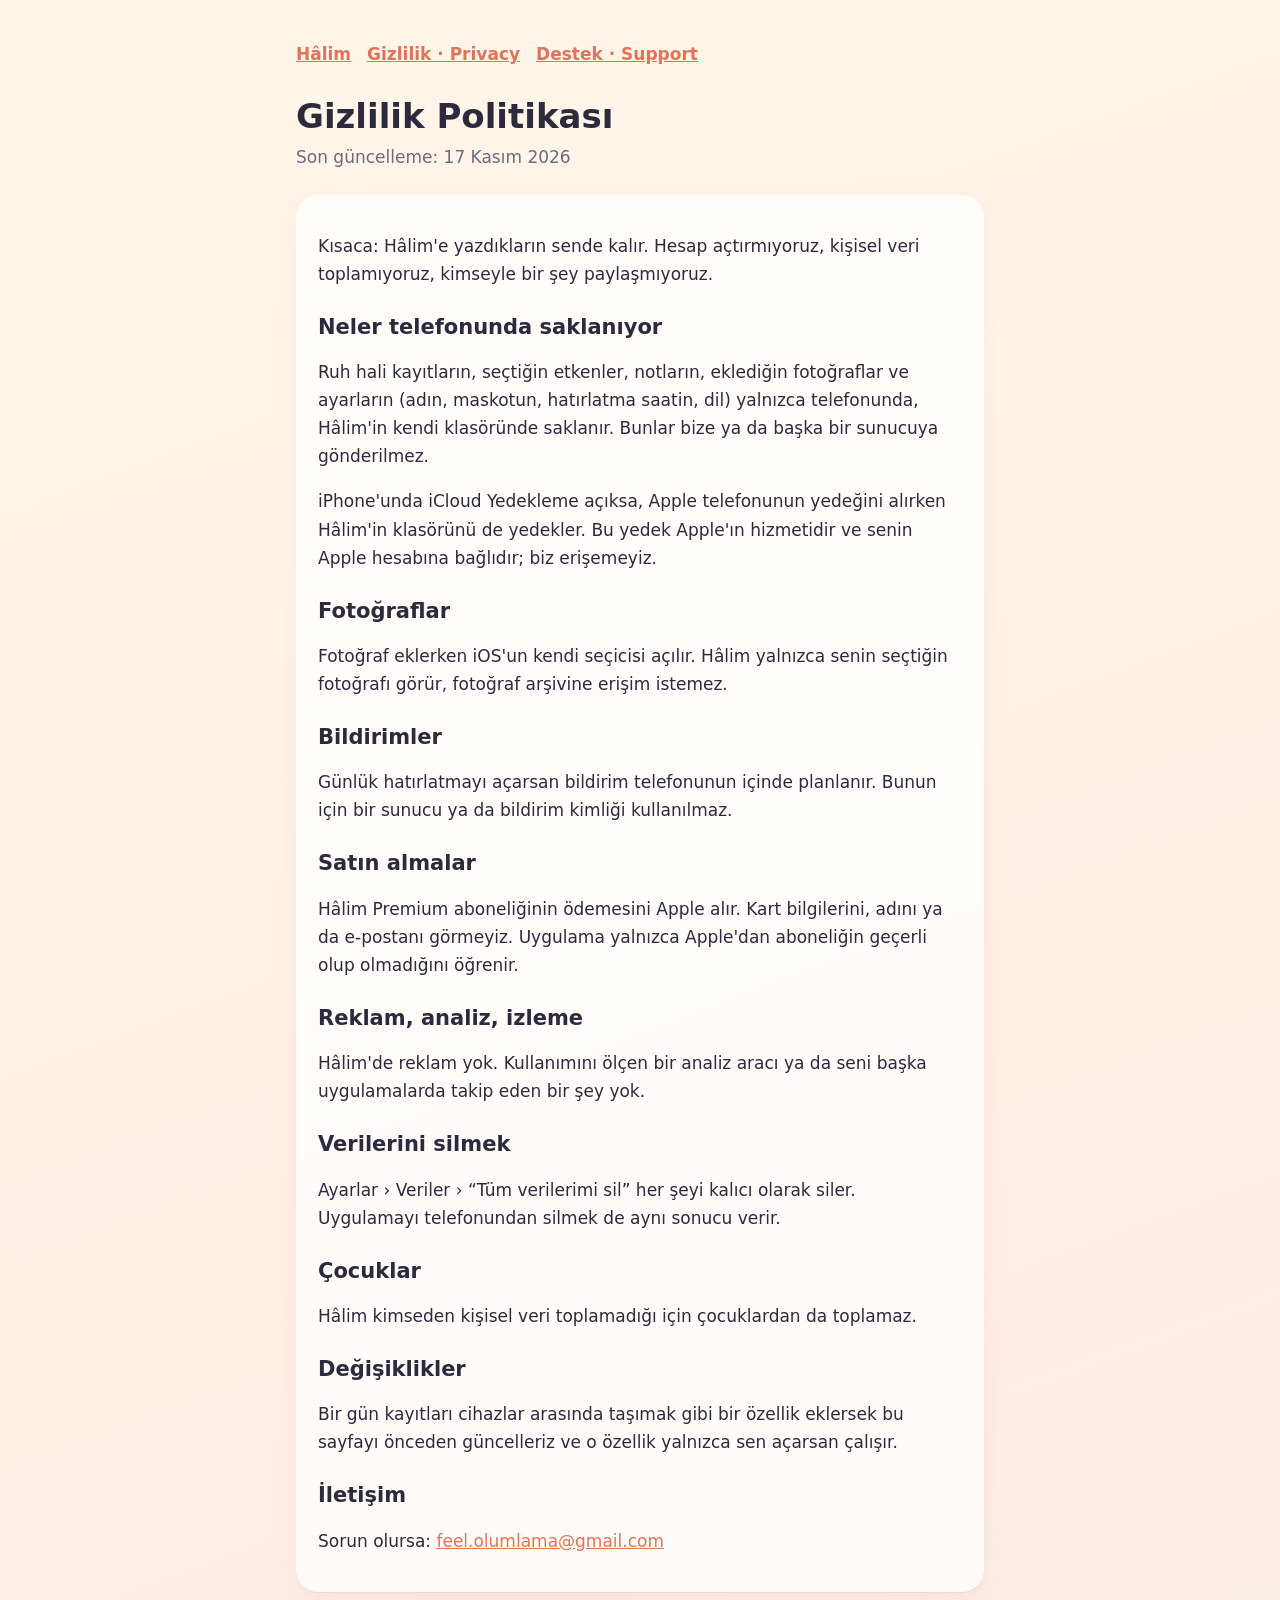
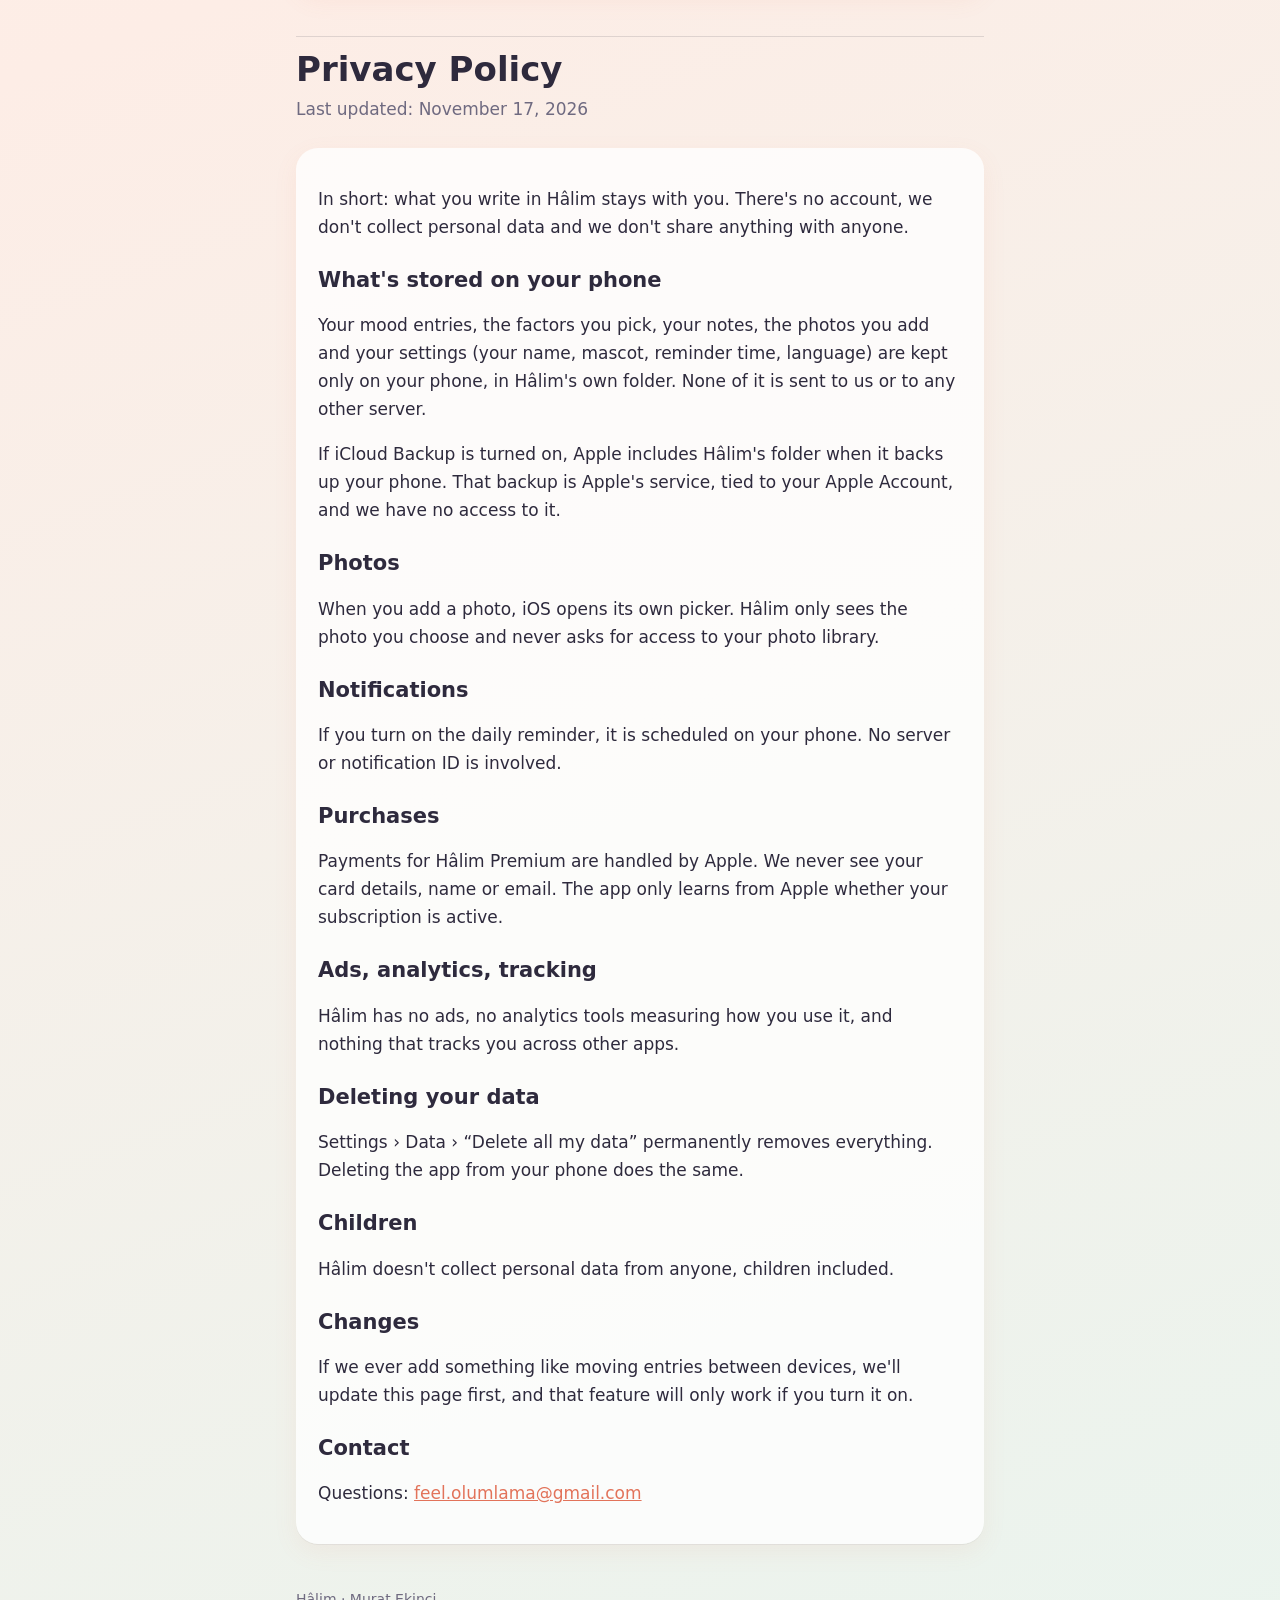
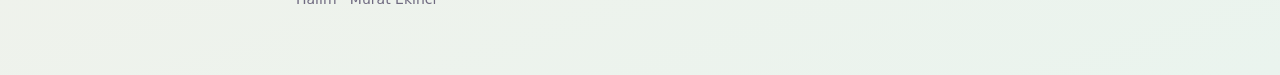
==== privacy.html @ a29f07d5 "Hâlim gizlilik ve destek sayfaları Co-Authored-By: Claude Opus 5.5 <noreply@anthropic.com>" ====
<!doctype html>
<html lang="tr"><head><meta charset="utf-8"><meta name="viewport" content="width=device-width,initial-scale=1">
<title>Hâlim · Gizlilik / Privacy</title><link rel="stylesheet" href="style.css"></head>
<body><main>
<nav><a href="index.html">Hâlim</a><a href="privacy.html">Gizlilik · Privacy</a><a href="support.html">Destek · Support</a></nav>

<h1>Gizlilik Politikası</h1>
<p class="sub">Son güncelleme: 17 Kasım 2026</p>

<div class="card">
<p>Kısaca: Hâlim'e yazdıkların sende kalır. Hesap açtırmıyoruz, kişisel veri toplamıyoruz, kimseyle bir şey paylaşmıyoruz.</p>

<h2>Neler telefonunda saklanıyor</h2>
<p>Ruh hali kayıtların, seçtiğin etkenler, notların, eklediğin fotoğraflar ve ayarların (adın, maskotun, hatırlatma saatin, dil) yalnızca telefonunda, Hâlim'in kendi klasöründe saklanır. Bunlar bize ya da başka bir sunucuya gönderilmez.</p>
<p>iPhone'unda iCloud Yedekleme açıksa, Apple telefonunun yedeğini alırken Hâlim'in klasörünü de yedekler. Bu yedek Apple'ın hizmetidir ve senin Apple hesabına bağlıdır; biz erişemeyiz.</p>

<h2>Fotoğraflar</h2>
<p>Fotoğraf eklerken iOS'un kendi seçicisi açılır. Hâlim yalnızca senin seçtiğin fotoğrafı görür, fotoğraf arşivine erişim istemez.</p>

<h2>Bildirimler</h2>
<p>Günlük hatırlatmayı açarsan bildirim telefonunun içinde planlanır. Bunun için bir sunucu ya da bildirim kimliği kullanılmaz.</p>

<h2>Satın almalar</h2>
<p>Hâlim Premium aboneliğinin ödemesini Apple alır. Kart bilgilerini, adını ya da e-postanı görmeyiz. Uygulama yalnızca Apple'dan aboneliğin geçerli olup olmadığını öğrenir.</p>

<h2>Reklam, analiz, izleme</h2>
<p>Hâlim'de reklam yok. Kullanımını ölçen bir analiz aracı ya da seni başka uygulamalarda takip eden bir şey yok.</p>

<h2>Verilerini silmek</h2>
<p>Ayarlar › Veriler › “Tüm verilerimi sil” her şeyi kalıcı olarak siler. Uygulamayı telefonundan silmek de aynı sonucu verir.</p>

<h2>Çocuklar</h2>
<p>Hâlim kimseden kişisel veri toplamadığı için çocuklardan da toplamaz.</p>

<h2>Değişiklikler</h2>
<p>Bir gün kayıtları cihazlar arasında taşımak gibi bir özellik eklersek bu sayfayı önceden güncelleriz ve o özellik yalnızca sen açarsan çalışır.</p>

<h2>İletişim</h2>
<p>Sorun olursa: <a href="mailto:feel.olumlama@gmail.com">feel.olumlama@gmail.com</a></p>
</div>

<div class="lang">
<h1>Privacy Policy</h1>
<p class="sub">Last updated: November 17, 2026</p>

<div class="card">
<p>In short: what you write in Hâlim stays with you. There's no account, we don't collect personal data and we don't share anything with anyone.</p>

<h2>What's stored on your phone</h2>
<p>Your mood entries, the factors you pick, your notes, the photos you add and your settings (your name, mascot, reminder time, language) are kept only on your phone, in Hâlim's own folder. None of it is sent to us or to any other server.</p>
<p>If iCloud Backup is turned on, Apple includes Hâlim's folder when it backs up your phone. That backup is Apple's service, tied to your Apple Account, and we have no access to it.</p>

<h2>Photos</h2>
<p>When you add a photo, iOS opens its own picker. Hâlim only sees the photo you choose and never asks for access to your photo library.</p>

<h2>Notifications</h2>
<p>If you turn on the daily reminder, it is scheduled on your phone. No server or notification ID is involved.</p>

<h2>Purchases</h2>
<p>Payments for Hâlim Premium are handled by Apple. We never see your card details, name or email. The app only learns from Apple whether your subscription is active.</p>

<h2>Ads, analytics, tracking</h2>
<p>Hâlim has no ads, no analytics tools measuring how you use it, and nothing that tracks you across other apps.</p>

<h2>Deleting your data</h2>
<p>Settings › Data › “Delete all my data” permanently removes everything. Deleting the app from your phone does the same.</p>

<h2>Children</h2>
<p>Hâlim doesn't collect personal data from anyone, children included.</p>

<h2>Changes</h2>
<p>If we ever add something like moving entries between devices, we'll update this page first, and that feature will only work if you turn it on.</p>

<h2>Contact</h2>
<p>Questions: <a href="mailto:feel.olumlama@gmail.com">feel.olumlama@gmail.com</a></p>
</div>
</div>

<footer>Hâlim · Murat Ekinci</footer>
</main></body></html>
---- style.css ----
:root { --ink:#2E2A3D; --sub:#6F6A80; --accent:#E2735A; --leaf:#4C9A7A; --card:rgba(255,255,255,.78); }
* { box-sizing:border-box; }
body { margin:0; color:var(--ink); min-height:100vh;
  background:linear-gradient(160deg,#FFF6E9 0%,#FDEDE6 45%,#EAF4EE 100%);
  font:17px/1.65 ui-rounded,-apple-system,"SF Pro Rounded",system-ui,sans-serif; }
main { max-width:720px; margin:0 auto; padding:40px 16px 64px; }
h1 { font:700 34px/1.2 ui-rounded,-apple-system,system-ui,sans-serif; margin:0 0 6px; }
h2 { font:700 21px/1.3 ui-rounded,-apple-system,system-ui,sans-serif; margin:26px 0 8px; }
.sub { color:var(--sub); margin:0 0 24px; }
.card { background:var(--card); border-radius:22px; padding:20px 22px; margin:16px 0;
  box-shadow:0 1px 0 rgba(46,42,61,.06), 0 8px 24px rgba(226,115,90,.08); }
.card h2:first-child { margin-top:0; }
nav { display:flex; gap:16px; flex-wrap:wrap; margin-bottom:28px; font-weight:600; }
a { color:var(--accent); }
ul { padding-left:20px; }
.lang { border-top:1px solid rgba(46,42,61,.14); margin-top:44px; padding-top:12px; }
.hero { display:flex; align-items:center; gap:18px; margin-bottom:20px; }
.hero img { width:84px; height:84px; border-radius:20px; box-shadow:0 6px 18px rgba(0,0,0,.12); }
footer { color:var(--sub); font-size:14px; margin-top:44px; }
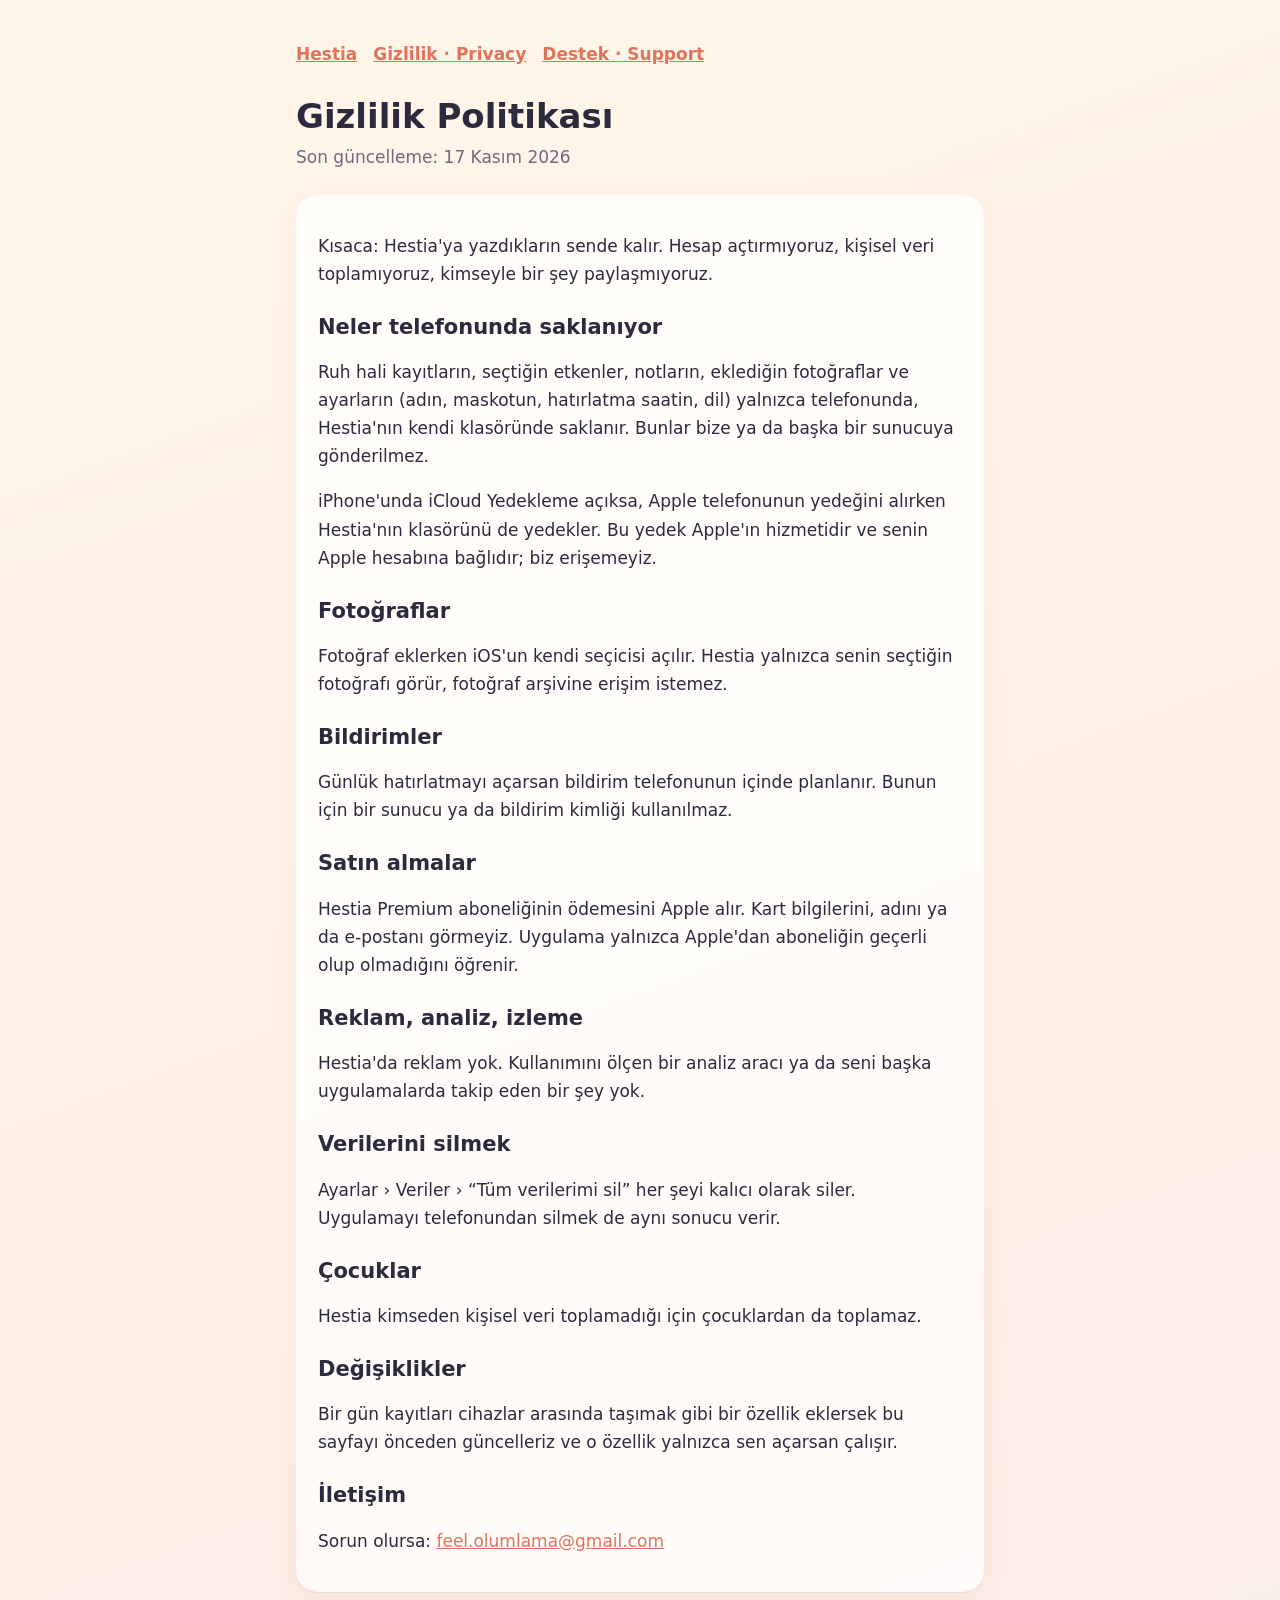
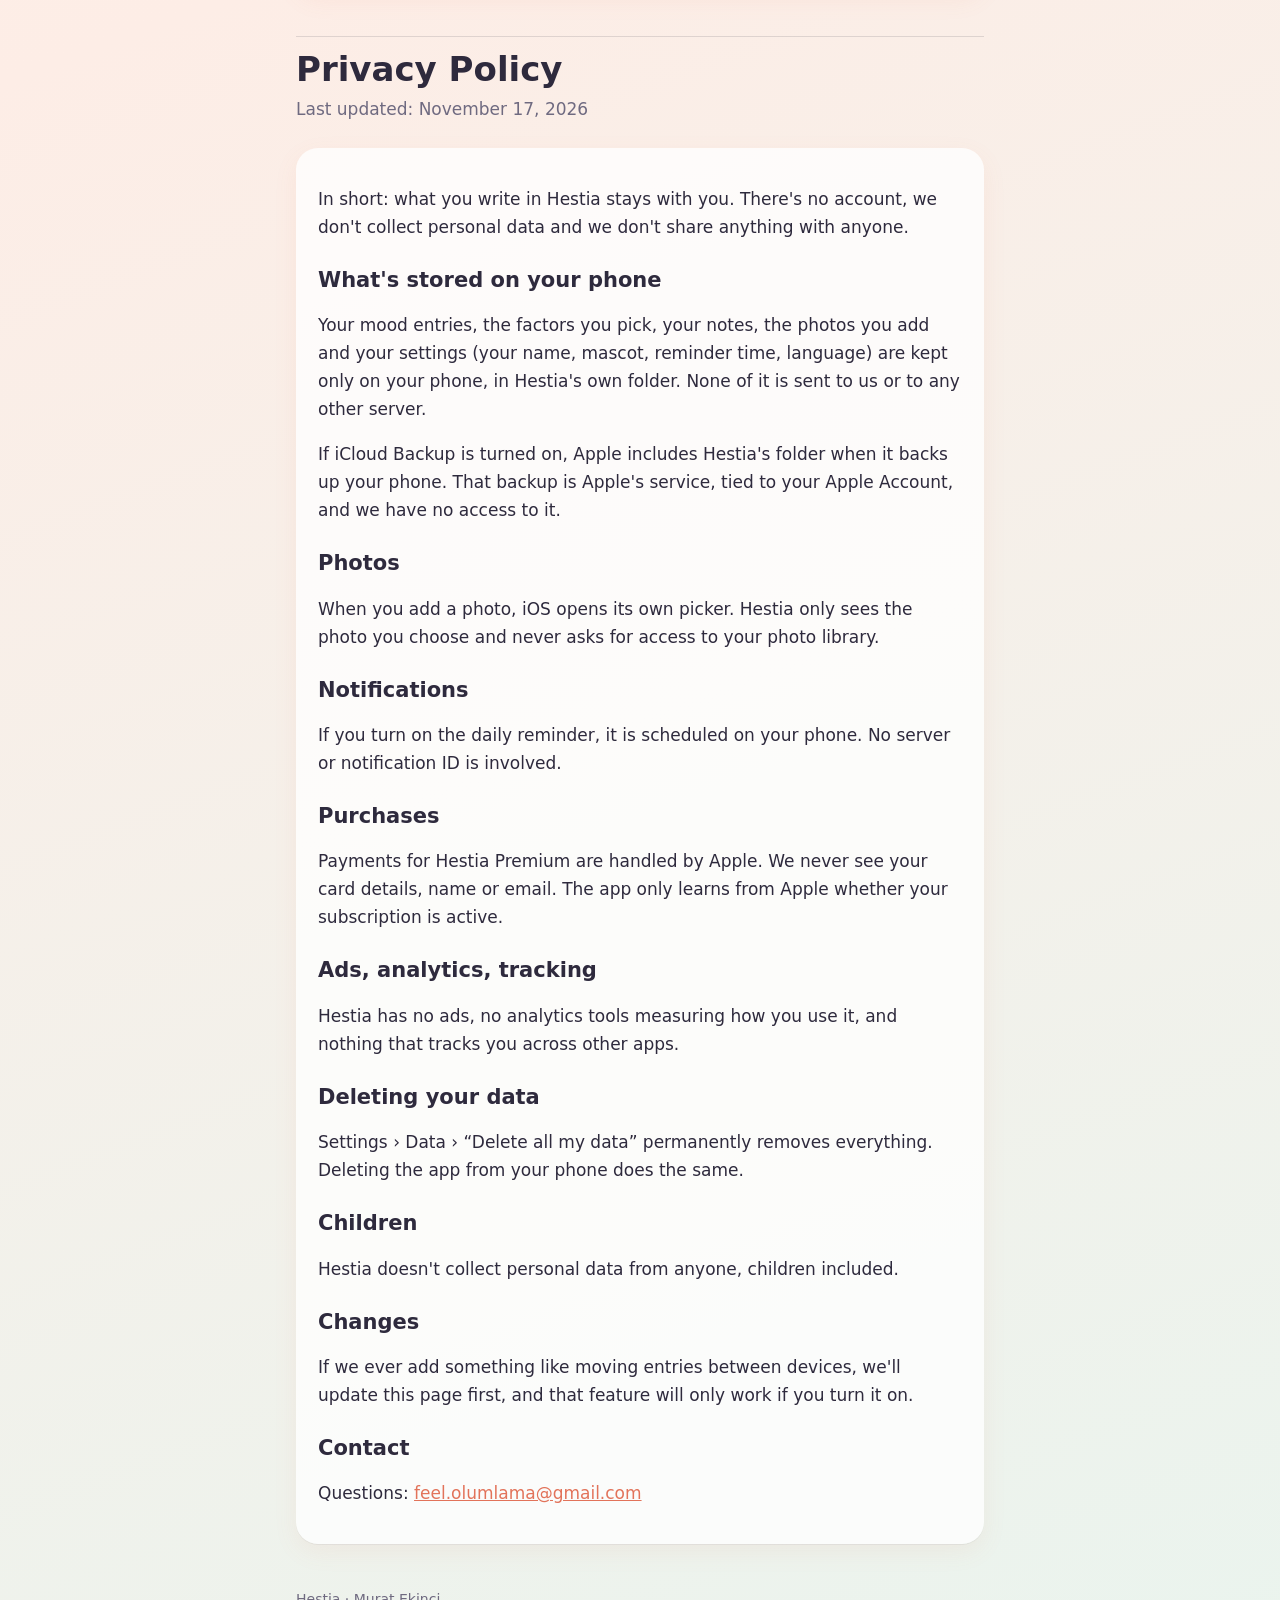
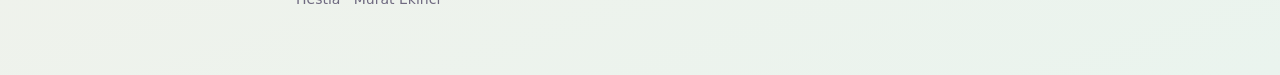
==== commit eedf7bd1: "Hestia adı; yıllık planda 3 gün deneme" ====
--- a/privacy.html
+++ b/privacy.html
@@ -1,36 +1,36 @@
 <!doctype html>
 <html lang="tr"><head><meta charset="utf-8"><meta name="viewport" content="width=device-width,initial-scale=1">
-<title>Hâlim · Gizlilik / Privacy</title><link rel="stylesheet" href="style.css"></head>
+<title>Hestia · Gizlilik / Privacy</title><link rel="stylesheet" href="style.css"></head>
 <body><main>
-<nav><a href="index.html">Hâlim</a><a href="privacy.html">Gizlilik · Privacy</a><a href="support.html">Destek · Support</a></nav>
+<nav><a href="index.html">Hestia</a><a href="privacy.html">Gizlilik · Privacy</a><a href="support.html">Destek · Support</a></nav>
 
 <h1>Gizlilik Politikası</h1>
 <p class="sub">Son güncelleme: 17 Kasım 2026</p>
 
 <div class="card">
-<p>Kısaca: Hâlim'e yazdıkların sende kalır. Hesap açtırmıyoruz, kişisel veri toplamıyoruz, kimseyle bir şey paylaşmıyoruz.</p>
+<p>Kısaca: Hestia'ya yazdıkların sende kalır. Hesap açtırmıyoruz, kişisel veri toplamıyoruz, kimseyle bir şey paylaşmıyoruz.</p>
 
 <h2>Neler telefonunda saklanıyor</h2>
-<p>Ruh hali kayıtların, seçtiğin etkenler, notların, eklediğin fotoğraflar ve ayarların (adın, maskotun, hatırlatma saatin, dil) yalnızca telefonunda, Hâlim'in kendi klasöründe saklanır. Bunlar bize ya da başka bir sunucuya gönderilmez.</p>
-<p>iPhone'unda iCloud Yedekleme açıksa, Apple telefonunun yedeğini alırken Hâlim'in klasörünü de yedekler. Bu yedek Apple'ın hizmetidir ve senin Apple hesabına bağlıdır; biz erişemeyiz.</p>
+<p>Ruh hali kayıtların, seçtiğin etkenler, notların, eklediğin fotoğraflar ve ayarların (adın, maskotun, hatırlatma saatin, dil) yalnızca telefonunda, Hestia'nın kendi klasöründe saklanır. Bunlar bize ya da başka bir sunucuya gönderilmez.</p>
+<p>iPhone'unda iCloud Yedekleme açıksa, Apple telefonunun yedeğini alırken Hestia'nın klasörünü de yedekler. Bu yedek Apple'ın hizmetidir ve senin Apple hesabına bağlıdır; biz erişemeyiz.</p>
 
 <h2>Fotoğraflar</h2>
-<p>Fotoğraf eklerken iOS'un kendi seçicisi açılır. Hâlim yalnızca senin seçtiğin fotoğrafı görür, fotoğraf arşivine erişim istemez.</p>
+<p>Fotoğraf eklerken iOS'un kendi seçicisi açılır. Hestia yalnızca senin seçtiğin fotoğrafı görür, fotoğraf arşivine erişim istemez.</p>
 
 <h2>Bildirimler</h2>
 <p>Günlük hatırlatmayı açarsan bildirim telefonunun içinde planlanır. Bunun için bir sunucu ya da bildirim kimliği kullanılmaz.</p>
 
 <h2>Satın almalar</h2>
-<p>Hâlim Premium aboneliğinin ödemesini Apple alır. Kart bilgilerini, adını ya da e-postanı görmeyiz. Uygulama yalnızca Apple'dan aboneliğin geçerli olup olmadığını öğrenir.</p>
+<p>Hestia Premium aboneliğinin ödemesini Apple alır. Kart bilgilerini, adını ya da e-postanı görmeyiz. Uygulama yalnızca Apple'dan aboneliğin geçerli olup olmadığını öğrenir.</p>
 
 <h2>Reklam, analiz, izleme</h2>
-<p>Hâlim'de reklam yok. Kullanımını ölçen bir analiz aracı ya da seni başka uygulamalarda takip eden bir şey yok.</p>
+<p>Hestia'da reklam yok. Kullanımını ölçen bir analiz aracı ya da seni başka uygulamalarda takip eden bir şey yok.</p>
 
 <h2>Verilerini silmek</h2>
 <p>Ayarlar › Veriler › “Tüm verilerimi sil” her şeyi kalıcı olarak siler. Uygulamayı telefonundan silmek de aynı sonucu verir.</p>
 
 <h2>Çocuklar</h2>
-<p>Hâlim kimseden kişisel veri toplamadığı için çocuklardan da toplamaz.</p>
+<p>Hestia kimseden kişisel veri toplamadığı için çocuklardan da toplamaz.</p>
 
 <h2>Değişiklikler</h2>
 <p>Bir gün kayıtları cihazlar arasında taşımak gibi bir özellik eklersek bu sayfayı önceden güncelleriz ve o özellik yalnızca sen açarsan çalışır.</p>
@@ -44,29 +44,29 @@
 <p class="sub">Last updated: November 17, 2026</p>
 
 <div class="card">
-<p>In short: what you write in Hâlim stays with you. There's no account, we don't collect personal data and we don't share anything with anyone.</p>
+<p>In short: what you write in Hestia stays with you. There's no account, we don't collect personal data and we don't share anything with anyone.</p>
 
 <h2>What's stored on your phone</h2>
-<p>Your mood entries, the factors you pick, your notes, the photos you add and your settings (your name, mascot, reminder time, language) are kept only on your phone, in Hâlim's own folder. None of it is sent to us or to any other server.</p>
-<p>If iCloud Backup is turned on, Apple includes Hâlim's folder when it backs up your phone. That backup is Apple's service, tied to your Apple Account, and we have no access to it.</p>
+<p>Your mood entries, the factors you pick, your notes, the photos you add and your settings (your name, mascot, reminder time, language) are kept only on your phone, in Hestia's own folder. None of it is sent to us or to any other server.</p>
+<p>If iCloud Backup is turned on, Apple includes Hestia's folder when it backs up your phone. That backup is Apple's service, tied to your Apple Account, and we have no access to it.</p>
 
 <h2>Photos</h2>
-<p>When you add a photo, iOS opens its own picker. Hâlim only sees the photo you choose and never asks for access to your photo library.</p>
+<p>When you add a photo, iOS opens its own picker. Hestia only sees the photo you choose and never asks for access to your photo library.</p>
 
 <h2>Notifications</h2>
 <p>If you turn on the daily reminder, it is scheduled on your phone. No server or notification ID is involved.</p>
 
 <h2>Purchases</h2>
-<p>Payments for Hâlim Premium are handled by Apple. We never see your card details, name or email. The app only learns from Apple whether your subscription is active.</p>
+<p>Payments for Hestia Premium are handled by Apple. We never see your card details, name or email. The app only learns from Apple whether your subscription is active.</p>
 
 <h2>Ads, analytics, tracking</h2>
-<p>Hâlim has no ads, no analytics tools measuring how you use it, and nothing that tracks you across other apps.</p>
+<p>Hestia has no ads, no analytics tools measuring how you use it, and nothing that tracks you across other apps.</p>
 
 <h2>Deleting your data</h2>
 <p>Settings › Data › “Delete all my data” permanently removes everything. Deleting the app from your phone does the same.</p>
 
 <h2>Children</h2>
-<p>Hâlim doesn't collect personal data from anyone, children included.</p>
+<p>Hestia doesn't collect personal data from anyone, children included.</p>
 
 <h2>Changes</h2>
 <p>If we ever add something like moving entries between devices, we'll update this page first, and that feature will only work if you turn it on.</p>
@@ -76,5 +76,5 @@
 </div>
 </div>
 
-<footer>Hâlim · Murat Ekinci</footer>
+<footer>Hestia · Murat Ekinci</footer>
 </main></body></html>
